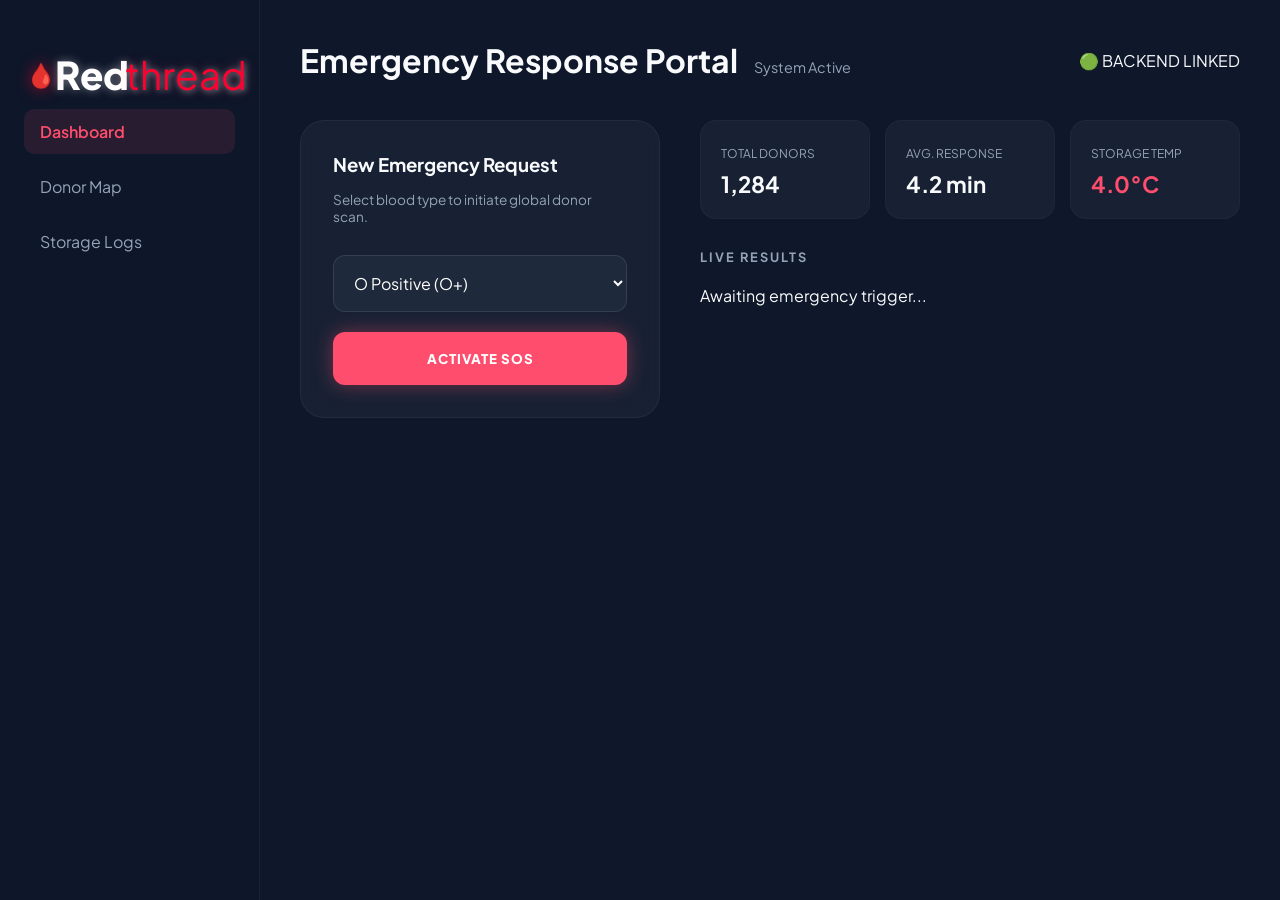
==== web_app/index.html @ 81d96390 "Initial Commit: Integrated SOS simulation and redesigned Donor Dashboard" ====
<!DOCTYPE html>
<html lang="en">
<head>
    <meta charset="UTF-8">
    <meta name="viewport" content="width=device-width, initial-scale=1.0">
    <title>E-Blood Bank | Emergency Dashboard</title>
    <link rel="stylesheet" href="style.css">
</head>
<body>
    <div class="sidebar">
        <div class="logo-container">
    <span class="blood-drop">🩸</span>
    <div class="logo-thread-wrap">
        <span class="text-red">Red</span><span class="text-thread">thread</span>
    </div>
</div>
        <div class="nav-item active" onclick="window.location.href='index.html'">Dashboard</div>
        <div class="nav-item" onclick="window.location.href='map_view.html'">Donor Map</div>
        <div class="nav-item" onclick="window.location.href='storage_logs.html'">Storage Logs</div>
    </div>

    <div class="main-content">
        <header>
            <h1>Emergency Response Portal <span class="sub-header">System Active</span></h1>
            <div class="status-badge" id="system-status">🟢 BACKEND LINKED</div>
        </header>

        <div class="dashboard-grid">
            <div class="left-col">
                <section class="request-panel glass-card">
                    <h3>New Emergency Request</h3>
                    <p class="subtitle">Select blood type to initiate global donor scan.</p>
                    
                    <div class="input-group-vertical">
                        <select id="bloodGroup">
                            <option value="O+">O Positive (O+)</option>
                            <option value="A+">A Positive (A+)</option>
                            <option value="B+">B Positive (B+)</option>
                            <option value="AB+">AB Positive (AB+)</option>
                            <option value="O-">O Negative (O-)</option>
                            <option value="A-">A Negative (A-)</option>
                            <option value="B-">B Negative (B-)</option>
                            <option value="AB-">AB Negative (AB-)</option>
                        </select>
                        
                        <button class="sos-btn-large" onclick="handleEmergencyActivation()">ACTIVATE SOS</button>
                        
                        <div id="status-terminal" style="display: none; background: #070b14; border: 1px solid #1e293b; border-radius: 16px; padding: 20px; margin-top: 25px; font-family: 'Courier New', monospace; box-shadow: inset 0 0 10px rgba(0,0,0,0.5); text-align: left;">
                            <div style="display: flex; justify-content: space-between; margin-bottom: 15px; border-bottom: 1px solid #1e293b; padding-bottom: 10px;">
                                <span style="color: #ff4d6d; font-size: 0.8rem; font-weight: bold; letter-spacing: 1px;">SYSTEM TRANSMISSION LOG</span>
                                <span style="color: #4ade80; font-size: 0.8rem;">● ENCRYPTED</span>
                            </div>
                            <div id="log-output" style="font-size: 0.85rem; line-height: 1.6;"></div>
                        </div>
                    </div>
                </section>
            </div>

            <div class="right-col">
                <div class="stats-grid">
                    <div class="stat-card">
                        <span>Total Donors</span>
                        <h2>1,284</h2>
                    </div>
                    <div class="stat-card">
                        <span>Avg. Response</span>
                        <h2>4.2 min</h2>
                    </div>
                    <div class="stat-card">
                        <span>Storage Temp</span>
                        <h2 class="temp-text">4.0°C</h2>
                    </div>
                </div>

                <section class="results-container">
                    <h3 class="section-label">Live Results</h3>
                    <div id="results" class="results-list">
                        <p class="placeholder-text">Awaiting emergency trigger...</p>
                    </div>
                </section>
            </div>
        </div>
    </div>

    <script>
        // MASTER FUNCTION: Combines Simulation Logs + Real Backend Fetch
        async function handleEmergencyActivation() {
            const bloodGroup = document.getElementById('bloodGroup').value;
            const terminal = document.getElementById('status-terminal');
            const logOutput = document.getElementById('log-output');
            const resultsDiv = document.getElementById('results');

            // 1. Setup UI
            terminal.style.display = 'block';
            logOutput.innerHTML = "";
            resultsDiv.innerHTML = "<div class='loader' style='color:#ff4d6d; padding:20px;'>Initializing Global Donor Scan...</div>";

            const log = (msg, col = "#94a3b8") => {
                const time = new Date().toLocaleTimeString([], { hour12: false });
                logOutput.innerHTML += `<div style="color: ${col}; margin-bottom: 4px;">[${time}] ${msg}</div>`;
                terminal.scrollTop = terminal.scrollHeight;
            };

            // 2. Start Simulation Sequence
            log("Accessing Geofence API...", "#94a3b8");
            
            setTimeout(() => log(`Scanning for ${bloodGroup} donors within 5km...`, "#f8fafc"), 1000);

            // 3. Trigger Real Backend Logic
            try {
                const response = await fetch('http://127.0.0.1:5000/request-blood', {
                    method: 'POST',
                    mode: 'cors',
                    headers: { 'Content-Type': 'application/json' },
                    body: JSON.stringify({ 
                        lat: 13.0280, 
                        lon: 80.0440, 
                        blood_group: bloodGroup 
                    })
                });

                if (!response.ok) throw new Error('Backend Offline');
                const data = await response.json();

                // 4. Update Logs & UI with Real Data
                setTimeout(() => {
                    log(`MATCH FOUND: ${data.immediate_donors.length} donors detected in primary zone.`, "#4ade80");
                    renderDonors(data.immediate_donors, "Phase 1: Immediate Matches (5km)");
                }, 2000);

                setTimeout(() => log("📤 SMS GATEWAY: Dispatching emergency texts...", "#ff4d6d"), 3500);
                setTimeout(() => log("💬 WHATSAPP: Broadcasting to volunteer network...", "#25D366"), 5000);
                setTimeout(() => log("📞 VOIP CALLS: Automated calls initiated.", "#38bdf8"), 6500);

                // 5. Start the Escalation Timer
                startEscalationTimer(30, data.escalation_donors);

            } catch (err) {
                log("ERROR: Backend connection failed.", "#ff4d6d");
                resultsDiv.innerHTML = `<p style="color:#ff4d6d; padding: 20px; border: 1px solid #ff4d6d; border-radius: 12px; background: rgba(255, 77, 109, 0.1);">
                    <strong>System Offline</strong><br>Check if app.py is running and CORS is enabled.</p>`;
            }
        }

        function renderDonors(donorList, title) {
            const resultsDiv = document.getElementById('results');
            let html = `<h4 class="section-label" style="color: #ff4d6d; margin-top: 20px; font-size:0.7rem;">${title}</h4>`;
            
            if (!donorList || donorList.length === 0) {
                html += "<p class='placeholder-text'>No donors found in this range.</p>";
            } else {
                donorList.forEach(d => {
                    html += `
                    <div class="donor-card" style="background: rgba(255,255,255,0.05); padding:15px; border-radius:12px; margin-bottom:10px; display:flex; justify-content:space-between; align-items:center;">
                        <div class="donor-info">
                            <strong style="display:block;">${d.name}</strong>
                            <span style="font-size:0.8rem; color:#94a3b8;">${d.distance_km} km away</span>
                        </div>
                        <span style="color:#ff4d6d; font-weight:bold; font-size:0.7rem;">ALERTED</span>
                    </div>`;
                });
            }

            if (title.includes("Phase 1")) resultsDiv.innerHTML = html;
            else resultsDiv.innerHTML += html;
        }

        function startEscalationTimer(seconds, allDonors) {
            let timeLeft = seconds;
            const statusBadge = document.getElementById('system-status');
            
            const interval = setInterval(() => {
                timeLeft--;
                statusBadge.innerHTML = `⚠️ ESCALATION IN: ${timeLeft}s`;
                statusBadge.style.background = "#334155";

                if (timeLeft <= 0) {
                    clearInterval(interval);
                    statusBadge.innerHTML = "📡 RADIUS EXPANDED TO 10KM";
                    statusBadge.style.background = "#ff4d6d";
                    renderDonors(allDonors, "Phase 2: Expanded Alert (10km Radius)");
                }
            }, 1000);
        }
    </script>
</body>
</html>
---- web_app/style.css ----
@import url('https://fonts.googleapis.com/css2?family=Plus+Jakarta+Sans:wght@300;400;600;800&display=swap');
@import url('https://fonts.googleapis.com/css2?family=Pacifico&display=swap');
@import url('https://fonts.googleapis.com/css2?family=League+Script&display=swap');

:root {
    --primary: #ff4d6d;
    --primary-glow: rgba(255, 77, 109, 0.4);
    --bg-dark: #0f172a;
    --card-bg: rgba(30, 41, 59, 0.6);
    --text-main: #f8fafc;
    --text-dim: #94a3b8;
}

* { margin: 0; padding: 0; box-sizing: border-box; font-family: 'Plus Jakarta Sans', sans-serif; }

/* Dashboard Default Body */
body {
    background: var(--bg-dark);
    color: var(--text-main);
    display: flex;
    height: 100vh;
    overflow: hidden;
}

/* Sidebar */
.sidebar {
    width: 260px;
    background: rgba(15, 23, 42, 0.9);
    border-right: 1px solid rgba(255, 255, 255, 0.05);
    padding: 40px 24px;
}

.logo { font-size: 1.6rem; font-weight: 800; color: var(--primary); margin-bottom: 40px; }

.nav-item {
    padding: 12px 16px;
    border-radius: 10px;
    color: var(--text-dim);
    margin-bottom: 10px;
    cursor: pointer;
    transition: 0.3s;
}

.nav-item.active { background: rgba(255, 77, 109, 0.1); color: var(--primary); font-weight: 600; }

/* Layout Architecture */
.main-content { flex: 1; padding: 40px; overflow-y: auto; }

header { display: flex; justify-content: space-between; align-items: center; margin-bottom: 40px; }
.sub-header { font-size: 0.9rem; font-weight: 400; color: var(--text-dim); margin-left: 10px; }

.dashboard-grid { display: grid; grid-template-columns: 1fr 1.5fr; gap: 40px; }

/* Left Column Styling */
.request-panel {
    background: var(--card-bg);
    padding: 32px;
    border-radius: 24px;
    border: 1px solid rgba(255, 255, 255, 0.05);
    backdrop-filter: blur(10px);
}

.subtitle { color: var(--text-dim); font-size: 0.85rem; margin: 15px 0 30px 0; }

.input-group-vertical { display: flex; flex-direction: column; gap: 20px; }

select {
    background: #1e293b;
    border: 1px solid rgba(255, 255, 255, 0.1);
    color: white;
    padding: 16px;
    border-radius: 12px;
    font-size: 1rem;
    outline: none;
}

.sos-btn-large {
    background: var(--primary);
    color: white;
    border: none;
    padding: 18px;
    border-radius: 12px;
    font-weight: 800;
    letter-spacing: 1px;
    cursor: pointer;
    box-shadow: 0 0 20px var(--primary-glow);
    transition: 0.3s cubic-bezier(0.175, 0.885, 0.32, 1.275);
}

.sos-btn-large:hover { transform: scale(1.03); box-shadow: 0 0 35px var(--primary); }

/* Right Column Styling */
.stats-grid { display: grid; grid-template-columns: repeat(3, 1fr); gap: 15px; margin-bottom: 30px; }

.stat-card {
    background: var(--card-bg);
    padding: 20px;
    border-radius: 16px;
    border: 1px solid rgba(255, 255, 255, 0.03);
}

.stat-card span { color: var(--text-dim); font-size: 0.75rem; text-transform: uppercase; }
.stat-card h2 { margin-top: 8px; font-size: 1.4rem; }
.temp-text { color: var(--primary); }

.section-label {
    font-size: 0.8rem;
    text-transform: uppercase;
    letter-spacing: 2px;
    color: var(--text-dim);
    margin-bottom: 20px;
    display: block;
}

/* Donor Cards */
.donor-card {
    background: rgba(255, 255, 255, 0.03);
    padding: 20px;
    border-radius: 16px;
    margin-bottom: 12px;
    display: flex;
    justify-content: space-between;
    align-items: center;
    border: 1px solid rgba(255, 255, 255, 0.05);
}

.donor-info { display: flex; flex-direction: column; gap: 4px; }
.donor-info span { font-size: 0.8rem; color: var(--text-dim); }

.status-tag { color: var(--primary); font-weight: 700; font-size: 0.75rem; }

/* ------------------------------------------------------------ */
/* ISOLATED REGISTRATION PAGE STYLING (ONLY FOR hospital_reg.html) */
/* ------------------------------------------------------------ */

/* Apply this class to the <body> of hospital_reg.html */
.registration-body {
    display: block !important; /* Overrides the flex used in dashboard */
    overflow-y: auto !important;
    background: var(--bg-dark);
    padding: 40px 0;
}

.registration-body .admin-container {
    max-width: 650px;
    margin: 0 auto;
    padding: 40px;
    background: rgba(30, 41, 59, 0.7);
    border-radius: 28px;
    border: 1px solid rgba(255, 255, 255, 0.1);
    backdrop-filter: blur(20px);
}

/* Specific Input Styling for Reg Page */
.registration-body input, 
.registration-body textarea {
    width: 100%;
    padding: 14px;
    background: rgba(15, 23, 42, 0.6) !important;
    border: 1px solid rgba(255, 255, 255, 0.2);
    border-radius: 10px;
    color: white !important;
    outline: none;
    margin-top: 5px;
}

.registration-body label {
    color: white !important;
    font-weight: 600;
    font-size: 0.9rem;
    display: block;
    margin-top: 15px;
}

.registration-body .helper-text {
    font-size: 0.75rem;
    color: var(--text-dim);
    font-style: italic;
    margin-top: 4px;
}

.registration-body .file-input-wrapper {
    border: 2px dashed rgba(255, 255, 255, 0.2);
    padding: 25px;
    text-align: center;
    border-radius: 12px;
    cursor: pointer;
    margin-top: 10px;
}

.registration-body .sos-btn-large {
    width: 100%;
    margin-top: 30px;
}
.logo-container {
    display: flex;
    align-items: center;
    gap: 8px;
    padding: 10px;
}

.blood-drop {
    font-size: 24px;
    margin-left: -8px;
    filter: drop-shadow(0 0 8px rgba(255, 0, 47, 0.6));
}

.logo-thread-wrap {
    font-family: 'League Script', cursive; /* The "thread" font */
    font-size: 2.4rem;
    display: flex;
    align-items: baseline;
    /* Pulling the words together so they touch */
    margin-left: -5px; 
}

/* Part 1: RED (White & Glowing) */
.text-red {
    color: #ffffff;
    font-weight: 800;
    margin-left: -4px;
    text-shadow: 0 0 10px rgba(255, 255, 255, 0.4);
}

/* Part 2: THREAD (Red & Connected) */
.text-thread {
    color: #ff002f;
    margin-left: -4px; /* Forces the 't' to connect to the 'd' of Red */
    position: relative;
    /* Subtle glow to make the "thread" look vibrant */
    text-shadow: 1px 1px 6px rgba(255, 255, 255, 0.5), 0 0 15px rgba(255, 77, 109, 0.3);
    transition: 0.3s;
}

/* Optional: Animation to make it look like a vibrating string */
.logo-thread-wrap:hover .text-thread {
    filter: brightness(1.2);
    transform: translateY(-1px);
}
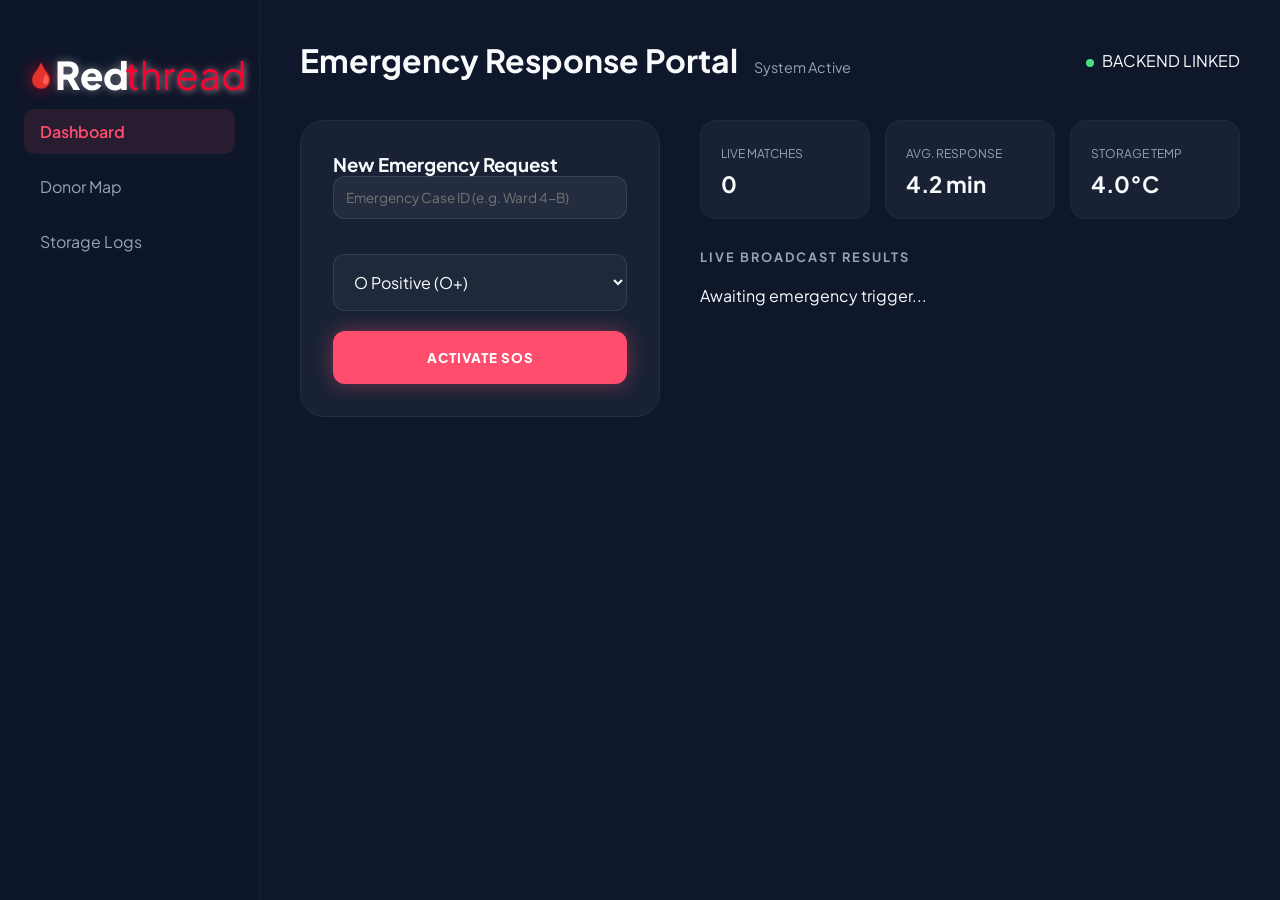
==== commit 849dc90b: "Update: Added Rewards System, image assets, and Full-Stack Internship documentation. Lead by Vishnu " ====
--- a/web_app/index.html
+++ b/web_app/index.html
@@ -3,17 +3,33 @@
 <head>
     <meta charset="UTF-8">
     <meta name="viewport" content="width=device-width, initial-scale=1.0">
-    <title>E-Blood Bank | Emergency Dashboard</title>
+    <title>RedThread | Hospital Command Center</title>
     <link rel="stylesheet" href="style.css">
+    <link href="https://fonts.googleapis.com/css2?family=Plus+Jakarta+Sans:wght@400;600;800&display=swap" rel="stylesheet">
+    <style>
+        :root { --primary: #ff4d6d; --bg-dark: #0f172a; --card-bg: rgba(30, 41, 59, 0.7); }
+        .pulse-dot { height: 8px; width: 8px; background: #4ade80; border-radius: 50%; display: inline-block; margin-right: 8px; animation: pulse-green 2s infinite; }
+        @keyframes pulse-green { 0% { box-shadow: 0 0 0 0 rgba(74, 222, 128, 0.7); } 70% { box-shadow: 0 0 0 10px rgba(74, 222, 128, 0); } 100% { box-shadow: 0 0 0 0 rgba(74, 222, 128, 0); } }
+        .patient-input { background: rgba(255,255,255,0.05); border: 1px solid rgba(255,255,255,0.1); color: white; padding: 12px; border-radius: 12px; width: 100%; margin-bottom: 15px; font-size: 0.85rem; outline: none; transition: 0.3s; }
+        .patient-input:focus { border-color: var(--primary); background: rgba(255,255,255,0.1); }
+        .donor-card { transition: 0.3s ease; border-left: 3px solid transparent; background: rgba(255,255,255,0.03); padding:15px; border-radius:12px; margin-bottom:10px; display:flex; justify-content:space-between; align-items:center; border: 1px solid rgba(255,255,255,0.05); }
+        .donor-card:hover { transform: translateX(5px); border-left-color: var(--primary); background: rgba(255,255,255,0.08); }
+        #status-terminal { margin-top: 40px; background: #070b14; border: 1px solid #1e293b; border-radius: 16px; font-family: 'Courier New', monospace; overflow: hidden; box-shadow: 0 10px 30px rgba(0,0,0,0.5); }
+        .terminal-header { background: rgba(255, 255, 255, 0.03); padding: 12px 18px; border-bottom: 1px solid #1e293b; display: flex; justify-content: space-between; align-items: center; }
+        #log-output { padding: 15px; height: 160px; overflow-y: auto; font-size: 0.8rem; line-height: 1.6; color: #94a3b8; }
+        #log-output::-webkit-scrollbar { width: 4px; }
+        #log-output::-webkit-scrollbar-thumb { background: #1e293b; border-radius: 10px; }
+        .loader { border: 3px solid rgba(255,255,255,0.1); border-top: 3px solid var(--primary); border-radius: 50%; width: 24px; height: 24px; animation: spin 1s linear infinite; margin: 20px auto; }
+        @keyframes spin { 0% { transform: rotate(0deg); } 100% { transform: rotate(360deg); } }
+        .escalation-timer { color: #ffb703; font-size: 0.7rem; font-weight: bold; margin-top: 15px; display: block; letter-spacing: 0.5px; border-top: 1px solid rgba(255, 183, 3, 0.2); padding-top: 10px; }
+    </style>
 </head>
 <body>
     <div class="sidebar">
         <div class="logo-container">
-    <span class="blood-drop">🩸</span>
-    <div class="logo-thread-wrap">
-        <span class="text-red">Red</span><span class="text-thread">thread</span>
-    </div>
-</div>
+            <span class="blood-drop">🩸</span>
+            <div class="logo-thread-wrap"><span class="text-red">Red</span><span class="text-thread">thread</span></div>
+        </div>
         <div class="nav-item active" onclick="window.location.href='index.html'">Dashboard</div>
         <div class="nav-item" onclick="window.location.href='map_view.html'">Donor Map</div>
         <div class="nav-item" onclick="window.location.href='storage_logs.html'">Storage Logs</div>
@@ -22,35 +38,33 @@
     <div class="main-content">
         <header>
             <h1>Emergency Response Portal <span class="sub-header">System Active</span></h1>
-            <div class="status-badge" id="system-status">🟢 BACKEND LINKED</div>
+            <div class="status-badge" id="system-status"><span class="pulse-dot"></span>BACKEND LINKED</div>
         </header>
 
         <div class="dashboard-grid">
             <div class="left-col">
                 <section class="request-panel glass-card">
                     <h3>New Emergency Request</h3>
-                    <p class="subtitle">Select blood type to initiate global donor scan.</p>
-                    
                     <div class="input-group-vertical">
+                        <input type="text" id="patientID" class="patient-input" placeholder="Emergency Case ID (e.g. Ward 4-B)">
                         <select id="bloodGroup">
                             <option value="O+">O Positive (O+)</option>
+                            <option value="O-">O Negative (O-)</option>
                             <option value="A+">A Positive (A+)</option>
+                            <option value="A-">A Negative (A-)</option>
                             <option value="B+">B Positive (B+)</option>
+                            <option value="B-">B Negative (B-)</option>
                             <option value="AB+">AB Positive (AB+)</option>
-                            <option value="O-">O Negative (O-)</option>
-                            <option value="A-">A Negative (A-)</option>
-                            <option value="B-">B Negative (B-)</option>
                             <option value="AB-">AB Negative (AB-)</option>
                         </select>
+                        <button class="sos-btn-large" id="sos-btn" onclick="handleEmergencyActivation()">ACTIVATE SOS</button>
                         
-                        <button class="sos-btn-large" onclick="handleEmergencyActivation()">ACTIVATE SOS</button>
-                        
-                        <div id="status-terminal" style="display: none; background: #070b14; border: 1px solid #1e293b; border-radius: 16px; padding: 20px; margin-top: 25px; font-family: 'Courier New', monospace; box-shadow: inset 0 0 10px rgba(0,0,0,0.5); text-align: left;">
-                            <div style="display: flex; justify-content: space-between; margin-bottom: 15px; border-bottom: 1px solid #1e293b; padding-bottom: 10px;">
-                                <span style="color: #ff4d6d; font-size: 0.8rem; font-weight: bold; letter-spacing: 1px;">SYSTEM TRANSMISSION LOG</span>
-                                <span style="color: #4ade80; font-size: 0.8rem;">● ENCRYPTED</span>
+                        <div id="status-terminal" style="display: none;">
+                            <div class="terminal-header">
+                                <span style="color: var(--primary); font-size: 0.7rem; font-weight: bold; letter-spacing: 1px;">SYSTEM TRANSMISSION LOG</span>
+                                <span style="color: #4ade80; font-size: 0.65rem; font-weight: bold;">● ENCRYPTED</span>
                             </div>
-                            <div id="log-output" style="font-size: 0.85rem; line-height: 1.6;"></div>
+                            <div id="log-output"></div>
                         </div>
                     </div>
                 </section>
@@ -58,22 +72,13 @@
 
             <div class="right-col">
                 <div class="stats-grid">
-                    <div class="stat-card">
-                        <span>Total Donors</span>
-                        <h2>1,284</h2>
-                    </div>
-                    <div class="stat-card">
-                        <span>Avg. Response</span>
-                        <h2>4.2 min</h2>
-                    </div>
-                    <div class="stat-card">
-                        <span>Storage Temp</span>
-                        <h2 class="temp-text">4.0°C</h2>
-                    </div>
+                    <div class="stat-card"><span>Live Matches</span><h2 id="donorCount">0</h2></div>
+                    <div class="stat-card"><span>Avg. Response</span><h2>4.2 min</h2></div>
+                    <div class="stat-card"><span>Storage Temp</span><h2 id="tempDisplay">4.0°C</h2></div>
                 </div>
 
-                <section class="results-container">
-                    <h3 class="section-label">Live Results</h3>
+                <section class="results-container glass-card">
+                    <h3 class="section-label">Live Broadcast Results</h3>
                     <div id="results" class="results-list">
                         <p class="placeholder-text">Awaiting emergency trigger...</p>
                     </div>
@@ -83,104 +88,122 @@
     </div>
 
     <script>
-        // MASTER FUNCTION: Combines Simulation Logs + Real Backend Fetch
+        // Global storage for filtered donor data from backend
+        let phase1Donors = [];
+        let phase2Donors = [];
+        let phase3Donors = [];
+
         async function handleEmergencyActivation() {
             const bloodGroup = document.getElementById('bloodGroup').value;
             const terminal = document.getElementById('status-terminal');
             const logOutput = document.getElementById('log-output');
             const resultsDiv = document.getElementById('results');
-
-            // 1. Setup UI
+            const btn = document.getElementById('sos-btn');
+
             terminal.style.display = 'block';
             logOutput.innerHTML = "";
-            resultsDiv.innerHTML = "<div class='loader' style='color:#ff4d6d; padding:20px;'>Initializing Global Donor Scan...</div>";
+            resultsDiv.innerHTML = "<div class='loader'></div>";
+            btn.innerText = "BROADCASTING...";
+            btn.disabled = true;
 
             const log = (msg, col = "#94a3b8") => {
-                const time = new Date().toLocaleTimeString([], { hour12: false });
-                logOutput.innerHTML += `<div style="color: ${col}; margin-bottom: 4px;">[${time}] ${msg}</div>`;
-                terminal.scrollTop = terminal.scrollHeight;
+                logOutput.innerHTML += `<div style="color: ${col}; margin-bottom: 4px;">> ${msg}</div>`;
+                logOutput.scrollTop = logOutput.scrollHeight;
             };
 
-            // 2. Start Simulation Sequence
-            log("Accessing Geofence API...", "#94a3b8");
-            
-            setTimeout(() => log(`Scanning for ${bloodGroup} donors within 5km...`, "#f8fafc"), 1000);
-
-            // 3. Trigger Real Backend Logic
             try {
                 const response = await fetch('http://127.0.0.1:5000/request-blood', {
                     method: 'POST',
-                    mode: 'cors',
                     headers: { 'Content-Type': 'application/json' },
-                    body: JSON.stringify({ 
-                        lat: 13.0280, 
-                        lon: 80.0440, 
-                        blood_group: bloodGroup 
-                    })
+                    body: JSON.stringify({ lat: 13.0280, lon: 80.0440, blood_group: bloodGroup })
                 });
 
-                if (!response.ok) throw new Error('Backend Offline');
                 const data = await response.json();
-
-                // 4. Update Logs & UI with Real Data
+                
+                // STRICT DISTANCE FILTERING (Fixing the Rahul 13.99km issue)
+                // We combine all donors returned and re-sort them into strict buckets
+                const allDonors = [...data.immediate_donors, ...data.escalation_donors];
+                phase1Donors = allDonors.filter(d => d.distance_km <= 5);
+                phase2Donors = allDonors.filter(d => d.distance_km > 5 && d.distance_km <= 10);
+                phase3Donors = allDonors.filter(d => d.distance_km > 10 && d.distance_km <= 25);
+
+                log(`ESTABLISHING AES-256 SECURE LINK...`, "#4ade80");
+                
+                // Phase 1 (0-5km)
                 setTimeout(() => {
-                    log(`MATCH FOUND: ${data.immediate_donors.length} donors detected in primary zone.`, "#4ade80");
-                    renderDonors(data.immediate_donors, "Phase 1: Immediate Matches (5km)");
-                }, 2000);
-
-                setTimeout(() => log("📤 SMS GATEWAY: Dispatching emergency texts...", "#ff4d6d"), 3500);
-                setTimeout(() => log("💬 WHATSAPP: Broadcasting to volunteer network...", "#25D366"), 5000);
-                setTimeout(() => log("📞 VOIP CALLS: Automated calls initiated.", "#38bdf8"), 6500);
-
-                // 5. Start the Escalation Timer
-                startEscalationTimer(30, data.escalation_donors);
+                    document.getElementById('donorCount').innerText = phase1Donors.length;
+                    log(`PHASE 1: Calling ${phase1Donors.length} donors within 5km radius.`, "#4ade80");
+                    renderDonors(phase1Donors, `Phase 1: Immediate Matches (5km)`, "CALL + ALERT SENT");
+                    
+                    startEscalationSequence(30, log, 2);
+                }, 1500);
 
             } catch (err) {
-                log("ERROR: Backend connection failed.", "#ff4d6d");
-                resultsDiv.innerHTML = `<p style="color:#ff4d6d; padding: 20px; border: 1px solid #ff4d6d; border-radius: 12px; background: rgba(255, 77, 109, 0.1);">
-                    <strong>System Offline</strong><br>Check if app.py is running and CORS is enabled.</p>`;
+                log("BACKEND OFFLINE", "#ff4d6d");
+                btn.disabled = false;
             }
         }
 
-        function renderDonors(donorList, title) {
+        function startEscalationSequence(seconds, logFn, phase) {
             const resultsDiv = document.getElementById('results');
-            let html = `<h4 class="section-label" style="color: #ff4d6d; margin-top: 20px; font-size:0.7rem;">${title}</h4>`;
+            let timerContainer = document.getElementById('timer-msg');
+            if (!timerContainer) {
+                timerContainer = document.createElement('div');
+                timerContainer.id = "timer-msg";
+                resultsDiv.appendChild(timerContainer);
+            }
+
+            let timeLeft = seconds;
+            const interval = setInterval(() => {
+                const targetText = phase === 2 ? "10KM" : "25KM (SMS)";
+                timerContainer.innerHTML = `<span class="escalation-timer">IF NO RESPONSE-ESCALATING TO ${targetText} IN: ${timeLeft}s</span>`;
+                timeLeft--;
+
+                if (timeLeft < 0) {
+                    clearInterval(interval);
+                    timerContainer.innerHTML = "";
+
+                    if (phase === 2) {
+                        // Phase 2: 5-10km (Calls)
+                        logFn(`PHASE 2: Escalating to 10km radius. Calling ${phase2Donors.length} donors.`, "#ffb703");
+                        renderDonors(phase2Donors, `Phase 2: Escalated Matches (10km)`, "CALL + ALERT SENT", true);
+                        updateCount(phase2Donors.length);
+                        
+                        if (phase3Donors.length > 0) startEscalationSequence(30, logFn, 3);
+                    } else {
+                        // Phase 3: 10-25km (SMS Only)
+                        logFn(`PHASE 3: Radius expanded to 25km. SMS dispatch to ${phase3Donors.length} donors.`, "#38bdf8");
+                        renderDonors(phase3Donors, `Phase 3: Extended Reach (25km)`, "SMS/WHATSAPP DISPATCHED", true);
+                        updateCount(phase3Donors.length);
+                        timerContainer.remove();
+                    }
+                }
+            }, 1000);
+        }
+
+        function updateCount(newNum) {
+            const currentCount = parseInt(document.getElementById('donorCount').innerText);
+            document.getElementById('donorCount').innerText = currentCount + newNum;
+        }
+
+        function renderDonors(list, title, statusText, append = false) {
+            const resultsDiv = document.getElementById('results');
+            let html = `<h4 style="color:var(--primary); font-size:0.7rem; margin:20px 0 10px 0; text-transform:uppercase;">${title}</h4>`;
             
-            if (!donorList || donorList.length === 0) {
-                html += "<p class='placeholder-text'>No donors found in this range.</p>";
+            if (list.length === 0) {
+                html += `<p style="font-size:0.75rem; color:#64748b; margin-left:10px;">No donors found in this range.</p>`;
             } else {
-                donorList.forEach(d => {
+                list.forEach(d => {
                     html += `
-                    <div class="donor-card" style="background: rgba(255,255,255,0.05); padding:15px; border-radius:12px; margin-bottom:10px; display:flex; justify-content:space-between; align-items:center;">
-                        <div class="donor-info">
-                            <strong style="display:block;">${d.name}</strong>
-                            <span style="font-size:0.8rem; color:#94a3b8;">${d.distance_km} km away</span>
-                        </div>
-                        <span style="color:#ff4d6d; font-weight:bold; font-size:0.7rem;">ALERTED</span>
+                    <div class="donor-card">
+                        <div><strong style="color:white; font-size:0.9rem;">${d.name}</strong><br><span style="font-size:0.75rem; color:#94a3b8;">📍 ${d.distance_km} km</span></div>
+                        <div style="text-align:right;"><span style="display:block; color:${statusText.includes('SMS/WHATSAPP') ? '#38bdf8' : '#4ade80'}; font-weight:bold; font-size:0.6rem;">${statusText}</span></div>
                     </div>`;
                 });
             }
 
-            if (title.includes("Phase 1")) resultsDiv.innerHTML = html;
-            else resultsDiv.innerHTML += html;
-        }
-
-        function startEscalationTimer(seconds, allDonors) {
-            let timeLeft = seconds;
-            const statusBadge = document.getElementById('system-status');
-            
-            const interval = setInterval(() => {
-                timeLeft--;
-                statusBadge.innerHTML = `⚠️ ESCALATION IN: ${timeLeft}s`;
-                statusBadge.style.background = "#334155";
-
-                if (timeLeft <= 0) {
-                    clearInterval(interval);
-                    statusBadge.innerHTML = "📡 RADIUS EXPANDED TO 10KM";
-                    statusBadge.style.background = "#ff4d6d";
-                    renderDonors(allDonors, "Phase 2: Expanded Alert (10km Radius)");
-                }
-            }, 1000);
+            if (append) resultsDiv.innerHTML += html;
+            else resultsDiv.innerHTML = html;
         }
     </script>
 </body>
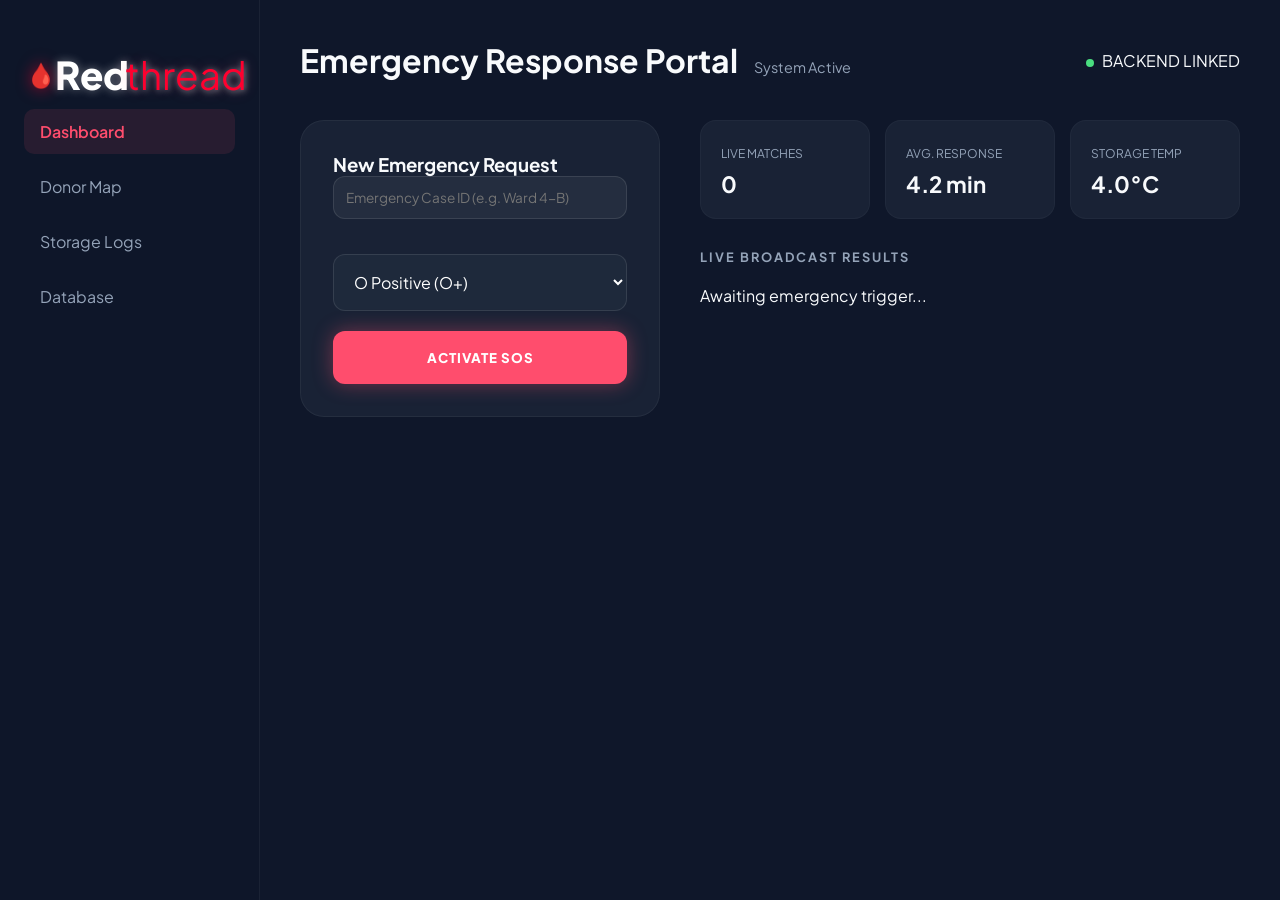
==== commit fea5d5e9: "Update: Added Rewards System, image assets, and Full-Stack Internship documentation. Lead by Vishnu " ====
--- a/web_app/index.html
+++ b/web_app/index.html
@@ -22,6 +22,12 @@
         .loader { border: 3px solid rgba(255,255,255,0.1); border-top: 3px solid var(--primary); border-radius: 50%; width: 24px; height: 24px; animation: spin 1s linear infinite; margin: 20px auto; }
         @keyframes spin { 0% { transform: rotate(0deg); } 100% { transform: rotate(360deg); } }
         .escalation-timer { color: #ffb703; font-size: 0.7rem; font-weight: bold; margin-top: 15px; display: block; letter-spacing: 0.5px; border-top: 1px solid rgba(255, 183, 3, 0.2); padding-top: 10px; }
+
+        /* DATABASE SPECIFIC STYLING */
+        .back-btn { background: rgba(255,255,255,0.1); color: white; border: 1px solid rgba(255,255,255,0.2); padding: 8px 16px; border-radius: 8px; cursor: pointer; float: right; transition: 0.3s; }
+        .back-btn:hover { background: var(--primary); border-color: var(--primary); }
+        #donorTable tr:hover { background: rgba(255,255,255,0.02); }
+        .tag-rare { color: #f1c40f; background: rgba(241,196,15,0.1); padding: 4px 10px; border-radius: 6px; font-weight: 800; font-size: 0.75rem; }
     </style>
 </head>
 <body>
@@ -30,65 +36,144 @@
             <span class="blood-drop">🩸</span>
             <div class="logo-thread-wrap"><span class="text-red">Red</span><span class="text-thread">thread</span></div>
         </div>
-        <div class="nav-item active" onclick="window.location.href='index.html'">Dashboard</div>
+        <div class="nav-item active" id="nav-dash" onclick="showDashboard()">Dashboard</div>
         <div class="nav-item" onclick="window.location.href='map_view.html'">Donor Map</div>
         <div class="nav-item" onclick="window.location.href='storage_logs.html'">Storage Logs</div>
+        <div class="nav-item" id="nav-db" onclick="showDatabase()">Database</div>
     </div>
 
     <div class="main-content">
-        <header>
-            <h1>Emergency Response Portal <span class="sub-header">System Active</span></h1>
-            <div class="status-badge" id="system-status"><span class="pulse-dot"></span>BACKEND LINKED</div>
-        </header>
-
-        <div class="dashboard-grid">
-            <div class="left-col">
-                <section class="request-panel glass-card">
-                    <h3>New Emergency Request</h3>
-                    <div class="input-group-vertical">
-                        <input type="text" id="patientID" class="patient-input" placeholder="Emergency Case ID (e.g. Ward 4-B)">
-                        <select id="bloodGroup">
-                            <option value="O+">O Positive (O+)</option>
-                            <option value="O-">O Negative (O-)</option>
-                            <option value="A+">A Positive (A+)</option>
-                            <option value="A-">A Negative (A-)</option>
-                            <option value="B+">B Positive (B+)</option>
-                            <option value="B-">B Negative (B-)</option>
-                            <option value="AB+">AB Positive (AB+)</option>
-                            <option value="AB-">AB Negative (AB-)</option>
-                        </select>
-                        <button class="sos-btn-large" id="sos-btn" onclick="handleEmergencyActivation()">ACTIVATE SOS</button>
-                        
-                        <div id="status-terminal" style="display: none;">
-                            <div class="terminal-header">
-                                <span style="color: var(--primary); font-size: 0.7rem; font-weight: bold; letter-spacing: 1px;">SYSTEM TRANSMISSION LOG</span>
-                                <span style="color: #4ade80; font-size: 0.65rem; font-weight: bold;">● ENCRYPTED</span>
+        <div id="dashboard-view">
+            <header>
+                <h1>Emergency Response Portal <span class="sub-header">System Active</span></h1>
+                <div class="status-badge" id="system-status"><span class="pulse-dot"></span>BACKEND LINKED</div>
+            </header>
+
+            <div class="dashboard-grid">
+                <div class="left-col">
+                    <section class="request-panel glass-card">
+                        <h3>New Emergency Request</h3>
+                        <div class="input-group-vertical">
+                            <input type="text" id="patientID" class="patient-input" placeholder="Emergency Case ID (e.g. Ward 4-B)">
+                            <select id="bloodGroup">
+                                <option value="O+">O Positive (O+)</option>
+                                <option value="O-">O Negative (O-)</option>
+                                <option value="A+">A Positive (A+)</option>
+                                <option value="A-">A Negative (A-)</option>
+                                <option value="B+">B Positive (B+)</option>
+                                <option value="B-">B Negative (B-)</option>
+                                <option value="AB+">AB Positive (AB+)</option>
+                                <option value="AB-">AB Negative (AB-)</option>
+                                <option value="H-Type (Bombay)">H-Type (Bombay)</option>
+                            </select>
+                            <button class="sos-btn-large" id="sos-btn" onclick="handleEmergencyActivation()">ACTIVATE SOS</button>
+                            
+                            <div id="status-terminal" style="display: none;">
+                                <div class="terminal-header">
+                                    <span style="color: var(--primary); font-size: 0.7rem; font-weight: bold; letter-spacing: 1px;">SYSTEM TRANSMISSION LOG</span>
+                                    <span style="color: #4ade80; font-size: 0.65rem; font-weight: bold;">● ENCRYPTED</span>
+                                </div>
+                                <div id="log-output"></div>
                             </div>
-                            <div id="log-output"></div>
                         </div>
+                    </section>
+                </div>
+
+                <div class="right-col">
+                    <div class="stats-grid">
+                        <div class="stat-card"><span>Live Matches</span><h2 id="donorCount">0</h2></div>
+                        <div class="stat-card"><span>Avg. Response</span><h2>4.2 min</h2></div>
+                        <div class="stat-card"><span>Storage Temp</span><h2 id="tempDisplay">4.0°C</h2></div>
                     </div>
-                </section>
-            </div>
-
-            <div class="right-col">
-                <div class="stats-grid">
-                    <div class="stat-card"><span>Live Matches</span><h2 id="donorCount">0</h2></div>
-                    <div class="stat-card"><span>Avg. Response</span><h2>4.2 min</h2></div>
-                    <div class="stat-card"><span>Storage Temp</span><h2 id="tempDisplay">4.0°C</h2></div>
-                </div>
-
-                <section class="results-container glass-card">
-                    <h3 class="section-label">Live Broadcast Results</h3>
-                    <div id="results" class="results-list">
-                        <p class="placeholder-text">Awaiting emergency trigger...</p>
-                    </div>
-                </section>
+
+                    <section class="results-container glass-card">
+                        <h3 class="section-label">Live Broadcast Results</h3>
+                        <div id="results" class="results-list">
+                            <p class="placeholder-text">Awaiting emergency trigger...</p>
+                        </div>
+                    </section>
+                </div>
             </div>
         </div>
+
+        <div id="database-view" style="display: none; animation: fadeIn 0.4s ease;">
+            <header>
+                <button class="back-btn" onclick="showDashboard()">← Back</button>
+                <h1>Rare Donor Registry <span class="sub-header">Verified Federated Network</span></h1>
+            </header>
+
+            <section class="glass-card" style="margin-top: 20px;">
+                <div style="display: flex; justify-content: space-between; align-items: center; margin-bottom: 25px;">
+                    <h3 style="margin: 0;">Global Network Registry</h3>
+                    <input type="text" id="dbSearch" onkeyup="filterDatabase()" placeholder="Search Name or Blood Group..." 
+                           style="width: 280px; background: rgba(255,255,255,0.05); border: 1px solid var(--primary); color: white; padding: 10px 15px; border-radius: 10px; outline: none;">
+                </div>
+
+                <div style="max-height: 550px; overflow-y: auto; border-radius: 12px;">
+                    <table id="donorTable" style="width: 100%; border-collapse: collapse; font-size: 0.85rem;">
+                        <thead style="position: sticky; top: 0; background: #1e293b; z-index: 10;">
+                            <tr>
+                                <th style="text-align: left; padding: 15px; color: #94a3b8; border-bottom: 2px solid var(--primary);">NAME</th>
+                                <th style="text-align: left; padding: 15px; color: #94a3b8; border-bottom: 2px solid var(--primary);">BLOOD TYPE</th>
+                                <th style="text-align: left; padding: 15px; color: #94a3b8; border-bottom: 2px solid var(--primary);">SOURCE</th>
+                                <th style="text-align: left; padding: 15px; color: #94a3b8; border-bottom: 2px solid var(--primary);">STATUS</th>
+                            </tr>
+                        </thead>
+                        <tbody id="db-body">
+                            </tbody>
+                    </table>
+                </div>
+            </section>
+        </div>
     </div>
 
     <script>
-        // Global storage for filtered donor data from backend
+        // DATA LIST EMBEDDED DIRECTLY
+        const GlobalRareNetwork = [
+            { name: "Arun Kumar", blood_group: "H-Type (Bombay)", source_hospital: "Apollo Hospital", status: "Eligible" },
+            { name: "Priya Sharma", blood_group: "AB-", source_hospital: "MIOT International", status: "Eligible" },
+            { name: "Suresh Raina", blood_group: "H-Type (Bombay)", source_hospital: "Global Health City", status: "On-Call" },
+            { name: "Vikram Seth", blood_group: "Rh-Null", source_hospital: "MMC Chennai", status: "Eligible" },
+            { name: "Karthik Raja", blood_group: "AB-", source_hospital: "Saveetha Medical", status: "Eligible" },
+            { name: "Meera Nair", blood_group: "H-Type (Bombay)", source_hospital: "Fortis Malar", status: "Eligible" },
+            { name: "Deepika R", blood_group: "AB-", source_hospital: "SRMC Porur", status: "Eligible" }
+        ];
+
+        // NAVIGATION FUNCTIONS
+        function showDatabase() {
+            document.getElementById('dashboard-view').style.display = 'none';
+            document.getElementById('database-view').style.display = 'block';
+            document.getElementById('nav-dash').classList.remove('active');
+            document.getElementById('nav-db').classList.add('active');
+
+            const tbody = document.getElementById('db-body');
+            tbody.innerHTML = GlobalRareNetwork.map(donor => `
+                <tr style="border-bottom: 1px solid rgba(255,255,255,0.05);">
+                    <td style="padding: 15px; font-weight: 600; color: white;">${donor.name}</td>
+                    <td style="padding: 15px;"><span class="tag-rare">${donor.blood_group}</span></td>
+                    <td style="padding: 15px; color: #94a3b8;">${donor.source_hospital}</td>
+                    <td style="padding: 15px; color: ${donor.status === 'Eligible' ? '#4ade80' : '#f1c40f'}; font-weight: bold; font-size: 0.7rem;">● ${donor.status.toUpperCase()}</td>
+                </tr>
+            `).join('');
+        }
+
+        function showDashboard() {
+            document.getElementById('database-view').style.display = 'none';
+            document.getElementById('dashboard-view').style.display = 'block';
+            document.getElementById('nav-db').classList.remove('active');
+            document.getElementById('nav-dash').classList.add('active');
+        }
+
+        function filterDatabase() {
+            let input = document.getElementById("dbSearch").value.toUpperCase();
+            let rows = document.getElementById("db-body").getElementsByTagName("tr");
+            for (let i = 0; i < rows.length; i++) {
+                let text = rows[i].textContent || rows[i].innerText;
+                rows[i].style.display = text.toUpperCase().indexOf(input) > -1 ? "" : "none";
+            }
+        }
+
+        // SOS LOGIC (Existing)
         let phase1Donors = [];
         let phase2Donors = [];
         let phase3Donors = [];
@@ -119,9 +204,6 @@
                 });
 
                 const data = await response.json();
-                
-                // STRICT DISTANCE FILTERING (Fixing the Rahul 13.99km issue)
-                // We combine all donors returned and re-sort them into strict buckets
                 const allDonors = [...data.immediate_donors, ...data.escalation_donors];
                 phase1Donors = allDonors.filter(d => d.distance_km <= 5);
                 phase2Donors = allDonors.filter(d => d.distance_km > 5 && d.distance_km <= 10);
@@ -129,17 +211,16 @@
 
                 log(`ESTABLISHING AES-256 SECURE LINK...`, "#4ade80");
                 
-                // Phase 1 (0-5km)
                 setTimeout(() => {
                     document.getElementById('donorCount').innerText = phase1Donors.length;
                     log(`PHASE 1: Calling ${phase1Donors.length} donors within 5km radius.`, "#4ade80");
                     renderDonors(phase1Donors, `Phase 1: Immediate Matches (5km)`, "CALL + ALERT SENT");
-                    
                     startEscalationSequence(30, log, 2);
                 }, 1500);
 
             } catch (err) {
                 log("BACKEND OFFLINE", "#ff4d6d");
+                btn.innerText = "ACTIVATE SOS";
                 btn.disabled = false;
             }
         }
@@ -162,46 +243,35 @@
                 if (timeLeft < 0) {
                     clearInterval(interval);
                     timerContainer.innerHTML = "";
-
                     if (phase === 2) {
-                        // Phase 2: 5-10km (Calls)
-                        logFn(`PHASE 2: Escalating to 10km radius. Calling ${phase2Donors.length} donors.`, "#ffb703");
+                        logFn(`PHASE 2: Escalating to 10km radius.`, "#ffb703");
                         renderDonors(phase2Donors, `Phase 2: Escalated Matches (10km)`, "CALL + ALERT SENT", true);
                         updateCount(phase2Donors.length);
-                        
                         if (phase3Donors.length > 0) startEscalationSequence(30, logFn, 3);
                     } else {
-                        // Phase 3: 10-25km (SMS Only)
-                        logFn(`PHASE 3: Radius expanded to 25km. SMS dispatch to ${phase3Donors.length} donors.`, "#38bdf8");
-                        renderDonors(phase3Donors, `Phase 3: Extended Reach (25km)`, "SMS/WHATSAPP DISPATCHED", true);
+                        logFn(`PHASE 3: SMS dispatch to 25km.`, "#38bdf8");
+                        renderDonors(phase3Donors, `Phase 3: Extended Reach (25km)`, "SMS DISPATCHED", true);
                         updateCount(phase3Donors.length);
-                        timerContainer.remove();
                     }
                 }
             }, 1000);
         }
 
-        function updateCount(newNum) {
-            const currentCount = parseInt(document.getElementById('donorCount').innerText);
-            document.getElementById('donorCount').innerText = currentCount + newNum;
+        function updateCount(num) {
+            let cur = parseInt(document.getElementById('donorCount').innerText);
+            document.getElementById('donorCount').innerText = cur + num;
         }
 
         function renderDonors(list, title, statusText, append = false) {
             const resultsDiv = document.getElementById('results');
             let html = `<h4 style="color:var(--primary); font-size:0.7rem; margin:20px 0 10px 0; text-transform:uppercase;">${title}</h4>`;
-            
-            if (list.length === 0) {
-                html += `<p style="font-size:0.75rem; color:#64748b; margin-left:10px;">No donors found in this range.</p>`;
-            } else {
-                list.forEach(d => {
-                    html += `
-                    <div class="donor-card">
-                        <div><strong style="color:white; font-size:0.9rem;">${d.name}</strong><br><span style="font-size:0.75rem; color:#94a3b8;">📍 ${d.distance_km} km</span></div>
-                        <div style="text-align:right;"><span style="display:block; color:${statusText.includes('SMS/WHATSAPP') ? '#38bdf8' : '#4ade80'}; font-weight:bold; font-size:0.6rem;">${statusText}</span></div>
-                    </div>`;
-                });
-            }
-
+            list.forEach(d => {
+                html += `
+                <div class="donor-card">
+                    <div><strong style="color:white; font-size:0.9rem;">${d.name}</strong><br><span style="font-size:0.75rem; color:#94a3b8;">📍 ${d.distance_km} km</span></div>
+                    <div style="text-align:right;"><span style="color:#4ade80; font-weight:bold; font-size:0.6rem;">${statusText}</span></div>
+                </div>`;
+            });
             if (append) resultsDiv.innerHTML += html;
             else resultsDiv.innerHTML = html;
         }
--- a/web_app/style.css
+++ b/web_app/style.css
@@ -236,4 +236,5 @@
 .logo-thread-wrap:hover .text-thread {
     filter: brightness(1.2);
     transform: translateY(-1px);
-}+}
+
